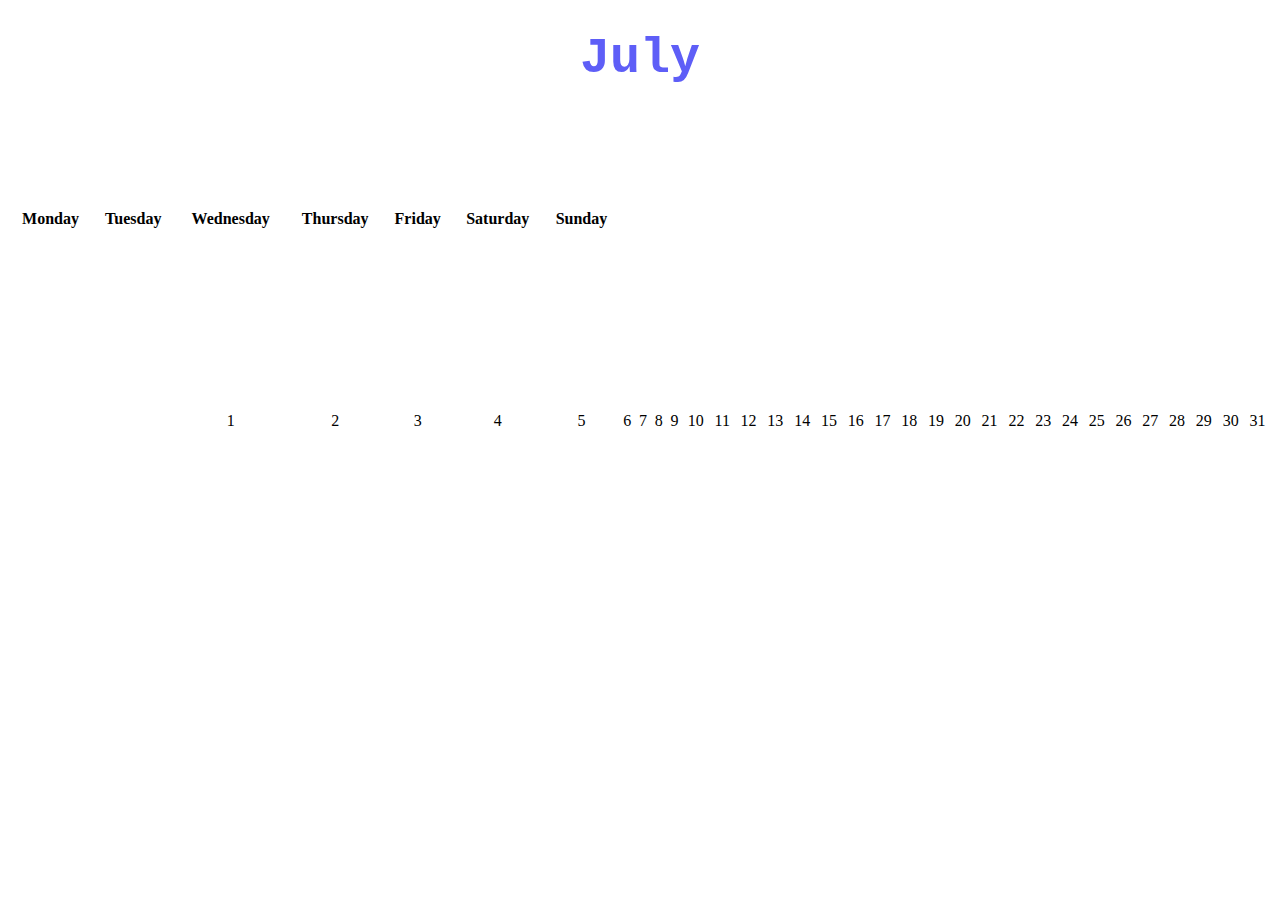
==== tema11/index.html @ 3593ad10 "Start of HW" ====
<!DOCTYPE html>
<html lang="en">

<head>
    <meta charset="UTF-8">
    <meta http-equiv="X-UA-Compatible" content="IE=edge">
    <meta name="viewport" content="width=device-width, initial-scale=1.0">
    <script defer src="3rd-party/moment.min.js"></script>
    <script defer src="main.js"></script>
    <link rel="stylesheet" href="main.css">
    <title>Tema 11</title>
</head>

<body>
    <div class="title">
        <h1>
            name
        </h1>
    </div>
    <div id="calendar">
        <table class="tableCalendar">
            <!-- 
            <tr>
                <td>1</td>
                <td>2</td>
                <td>1</td>
            </tr>
            <tr>
                <td>1</td>
                <td>1</td>
                <td>1</td>
            </tr> -->
        </table>

    </div>
</body>

</html>
---- tema11/main.css ----
.title>h1 {
    color: rgb(94, 94, 247);
    display: flex;
    justify-content: center;
    align-items: center;
    margin: 30px;
    font-size: 50px;
    font-family: 'Courier New', Courier, monospace;
}

table:first-child >tr {
    
    justify-content: center;
    align-items: center;
    width: 200px;
    height: 200px;
    
}

table {
    width: 100%;
    justify-content: center;
    align-items: center;
}

td {
    text-align: center;
}
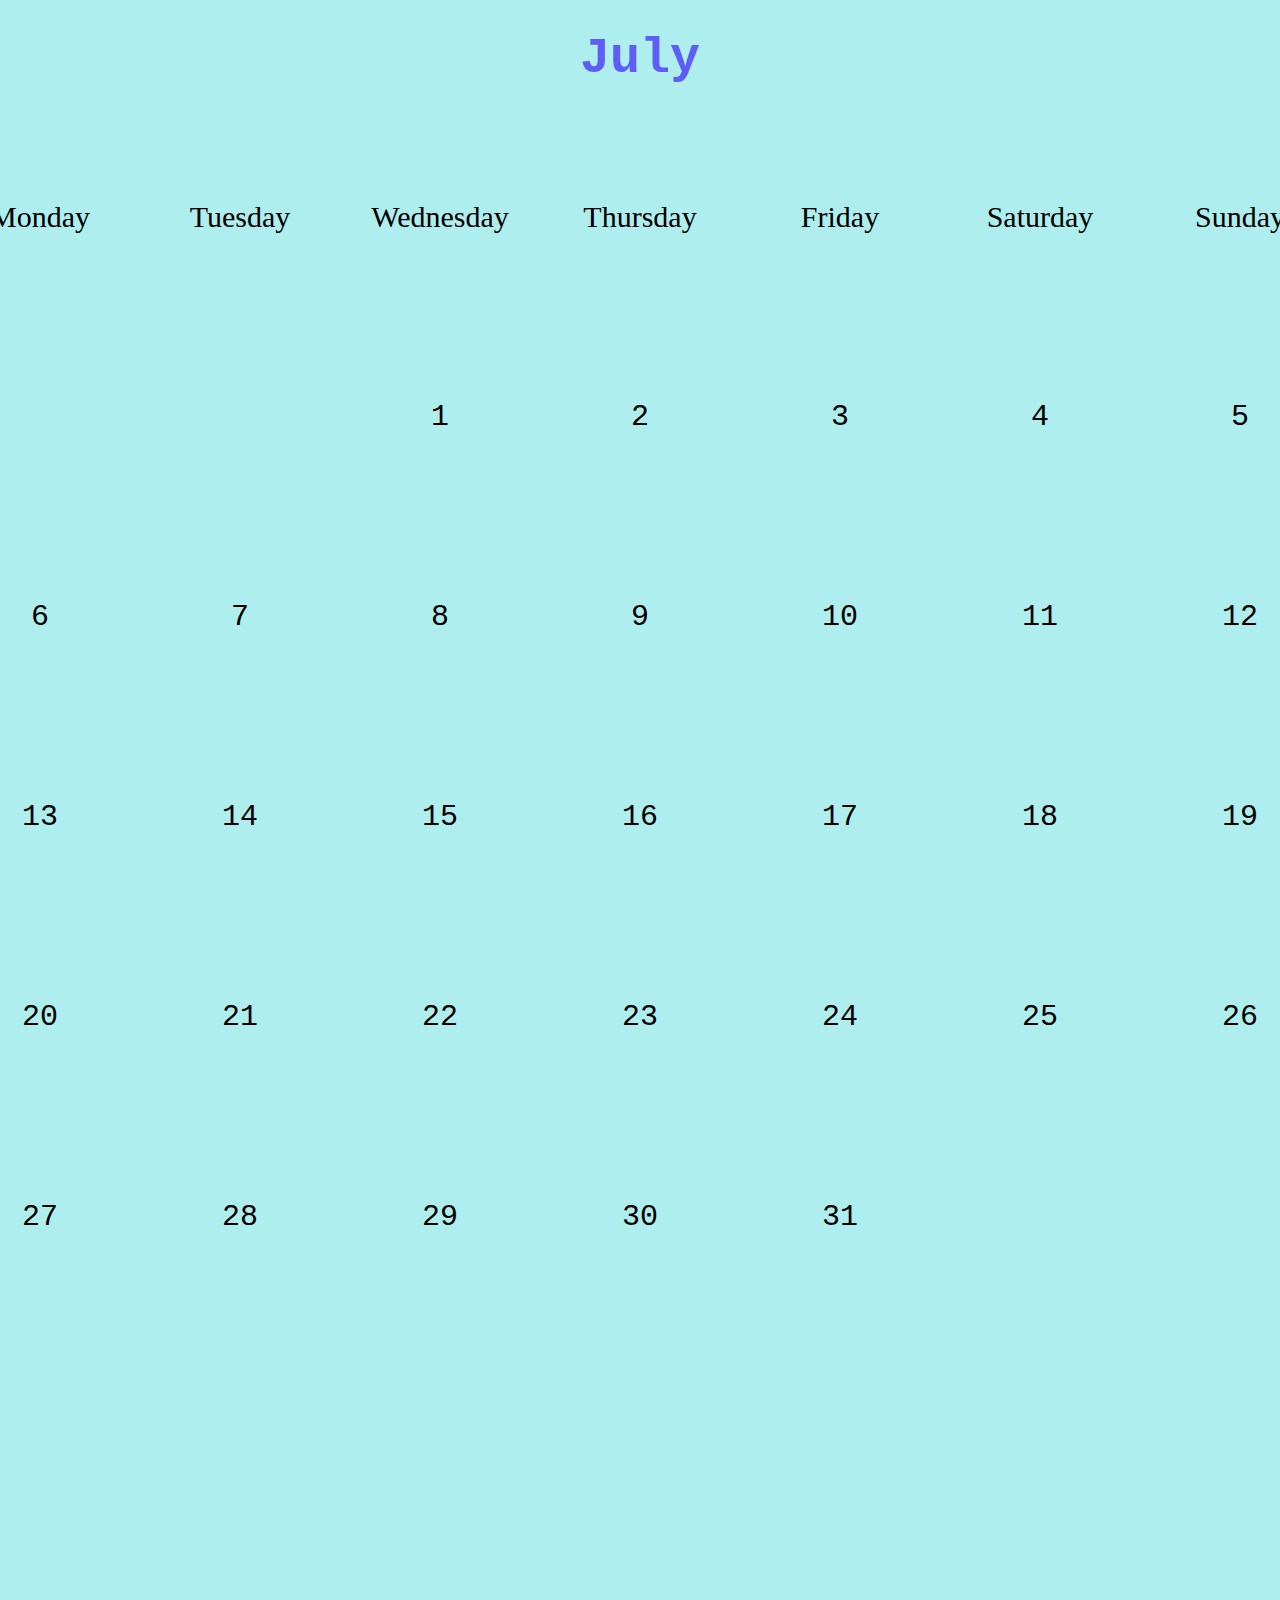
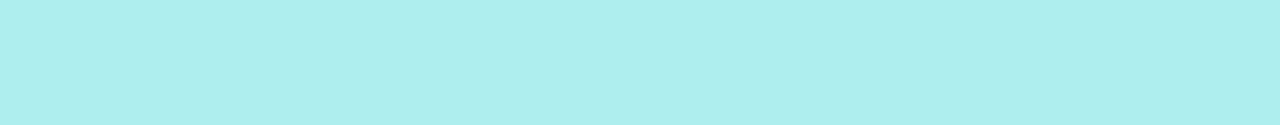
==== commit 7de6c3e1: "half done HW" ====
--- a/tema11/index.html
+++ b/tema11/index.html
@@ -5,33 +5,20 @@
     <meta charset="UTF-8">
     <meta http-equiv="X-UA-Compatible" content="IE=edge">
     <meta name="viewport" content="width=device-width, initial-scale=1.0">
+    <link rel="stylesheet" href="main.css">
     <script defer src="3rd-party/moment.min.js"></script>
+    <script defer src="3rd-party/axios.min.js"></script>
     <script defer src="main.js"></script>
-    <link rel="stylesheet" href="main.css">
     <title>Tema 11</title>
 </head>
 
 <body>
     <div class="title">
-        <h1>
-            name
-        </h1>
+        <h1></h1>
     </div>
     <div id="calendar">
-        <table class="tableCalendar">
-            <!-- 
-            <tr>
-                <td>1</td>
-                <td>2</td>
-                <td>1</td>
-            </tr>
-            <tr>
-                <td>1</td>
-                <td>1</td>
-                <td>1</td>
-            </tr> -->
-        </table>
-
+        <div class="grid-header"></div>
+        <div class="grid-container"></div>
     </div>
 </body>
 
--- a/tema11/main.css
+++ b/tema11/main.css
@@ -1,3 +1,7 @@
+body {
+    background-color:paleturquoise
+}
+
 .title>h1 {
     color: rgb(94, 94, 247);
     display: flex;
@@ -8,21 +12,56 @@
     font-family: 'Courier New', Courier, monospace;
 }
 
-table:first-child >tr {
-    
+.grid-header {
+    display: grid;
+    grid-template-columns: 200px 200px 200px 200px 200px 200px 200px;
+    grid-template-rows: 200px;
+    width: 100%;
     justify-content: center;
     align-items: center;
-    width: 200px;
-    height: 200px;
     
 }
 
-table {
+
+.grid-container {
+    display: grid;
+    grid-template-columns: 200px 200px 200px 200px 200px 200px 200px;
+    grid-template-rows: 200px 200px 200px 200px 200px 200px 200px;
     width: 100%;
     justify-content: center;
     align-items: center;
+    
 }
 
-td {
+.itemCalendar {
+    font-size: 30px;
     text-align: center;
+    align-items: center;
+    font-family: 'Courier New', Courier, monospace;
+}
+
+.itemHead {
+    font-size: 30px;
+    text-align: center;
+    justify-content: center;
+    align-items: center;
+    font-family: 'Times New Roman', Times, serif;
+}
+
+.curentDay {
+    position: absolute;
+    border: 50px solid rgb(47, 31, 184);
+    border-radius: 50%;
+    justify-content: center;
+    align-items: center;
+
+}
+
+.launchDate {
+    position: absolute;
+    bottom: 50px;
+    align-items: center;
+    justify-content: center;
+    color: aliceblue;
+    background-color: blue;
 }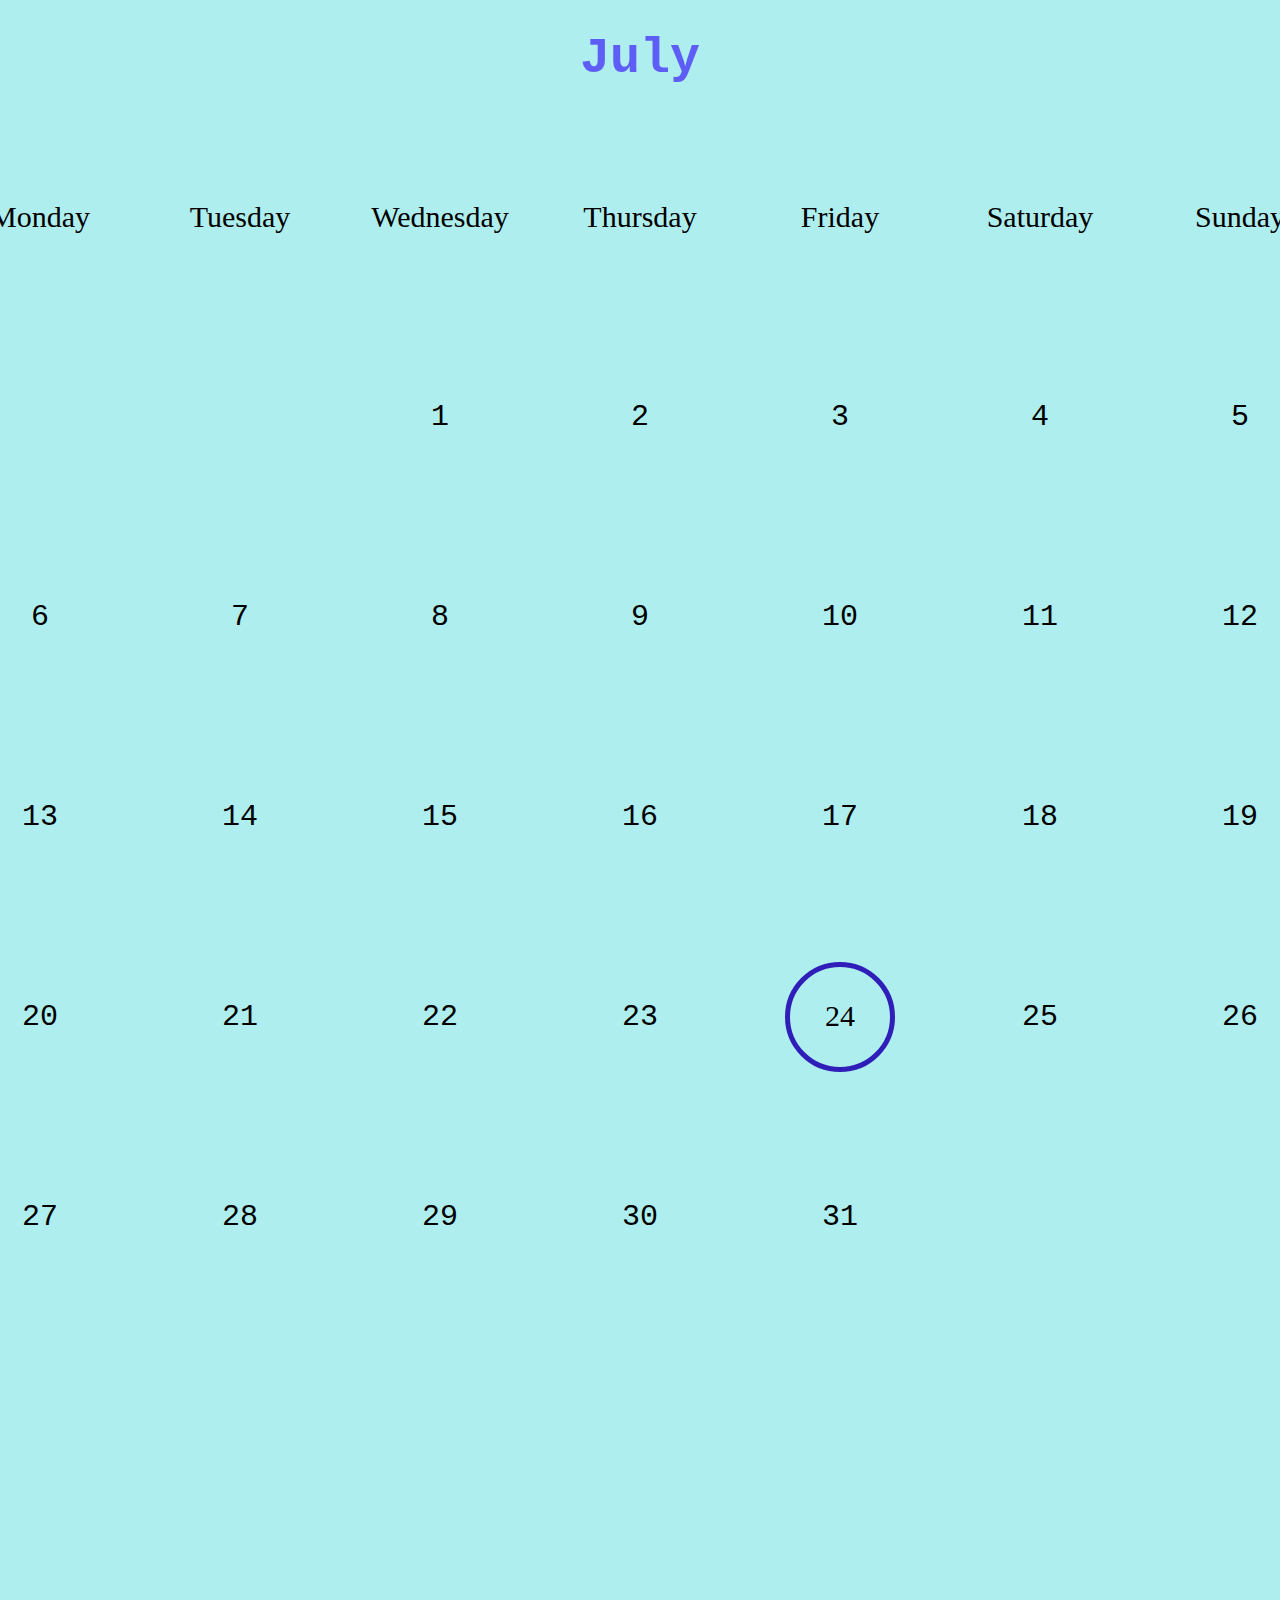
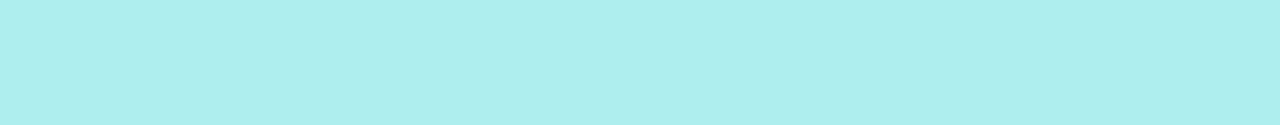
==== commit 5b0077f2: "a bit more changes" ====
--- a/tema11/index.html
+++ b/tema11/index.html
@@ -6,8 +6,9 @@
     <meta http-equiv="X-UA-Compatible" content="IE=edge">
     <meta name="viewport" content="width=device-width, initial-scale=1.0">
     <link rel="stylesheet" href="main.css">
+    <script defer src="3rd-party/axios.min.js"></script>
     <script defer src="3rd-party/moment.min.js"></script>
-    <script defer src="3rd-party/axios.min.js"></script>
+    
     <script defer src="main.js"></script>
     <title>Tema 11</title>
 </head>
--- a/tema11/main.css
+++ b/tema11/main.css
@@ -1,5 +1,5 @@
 body {
-    background-color:paleturquoise
+    background-color: paleturquoise
 }
 
 .title>h1 {
@@ -19,7 +19,7 @@
     width: 100%;
     justify-content: center;
     align-items: center;
-    
+
 }
 
 
@@ -30,7 +30,7 @@
     width: 100%;
     justify-content: center;
     align-items: center;
-    
+
 }
 
 .itemCalendar {
@@ -49,12 +49,16 @@
 }
 
 .curentDay {
-    position: absolute;
-    border: 50px solid rgb(47, 31, 184);
+    position: relative;
+    line-height: 97px;
+    left: 45px;
+    border: 5px solid rgb(47, 31, 184);
     border-radius: 50%;
-    justify-content: center;
-    align-items: center;
-
+    font-size: 30px;
+    text-align: center;
+    height: 100px;
+    width: 100px;
+    
 }
 
 .launchDate {
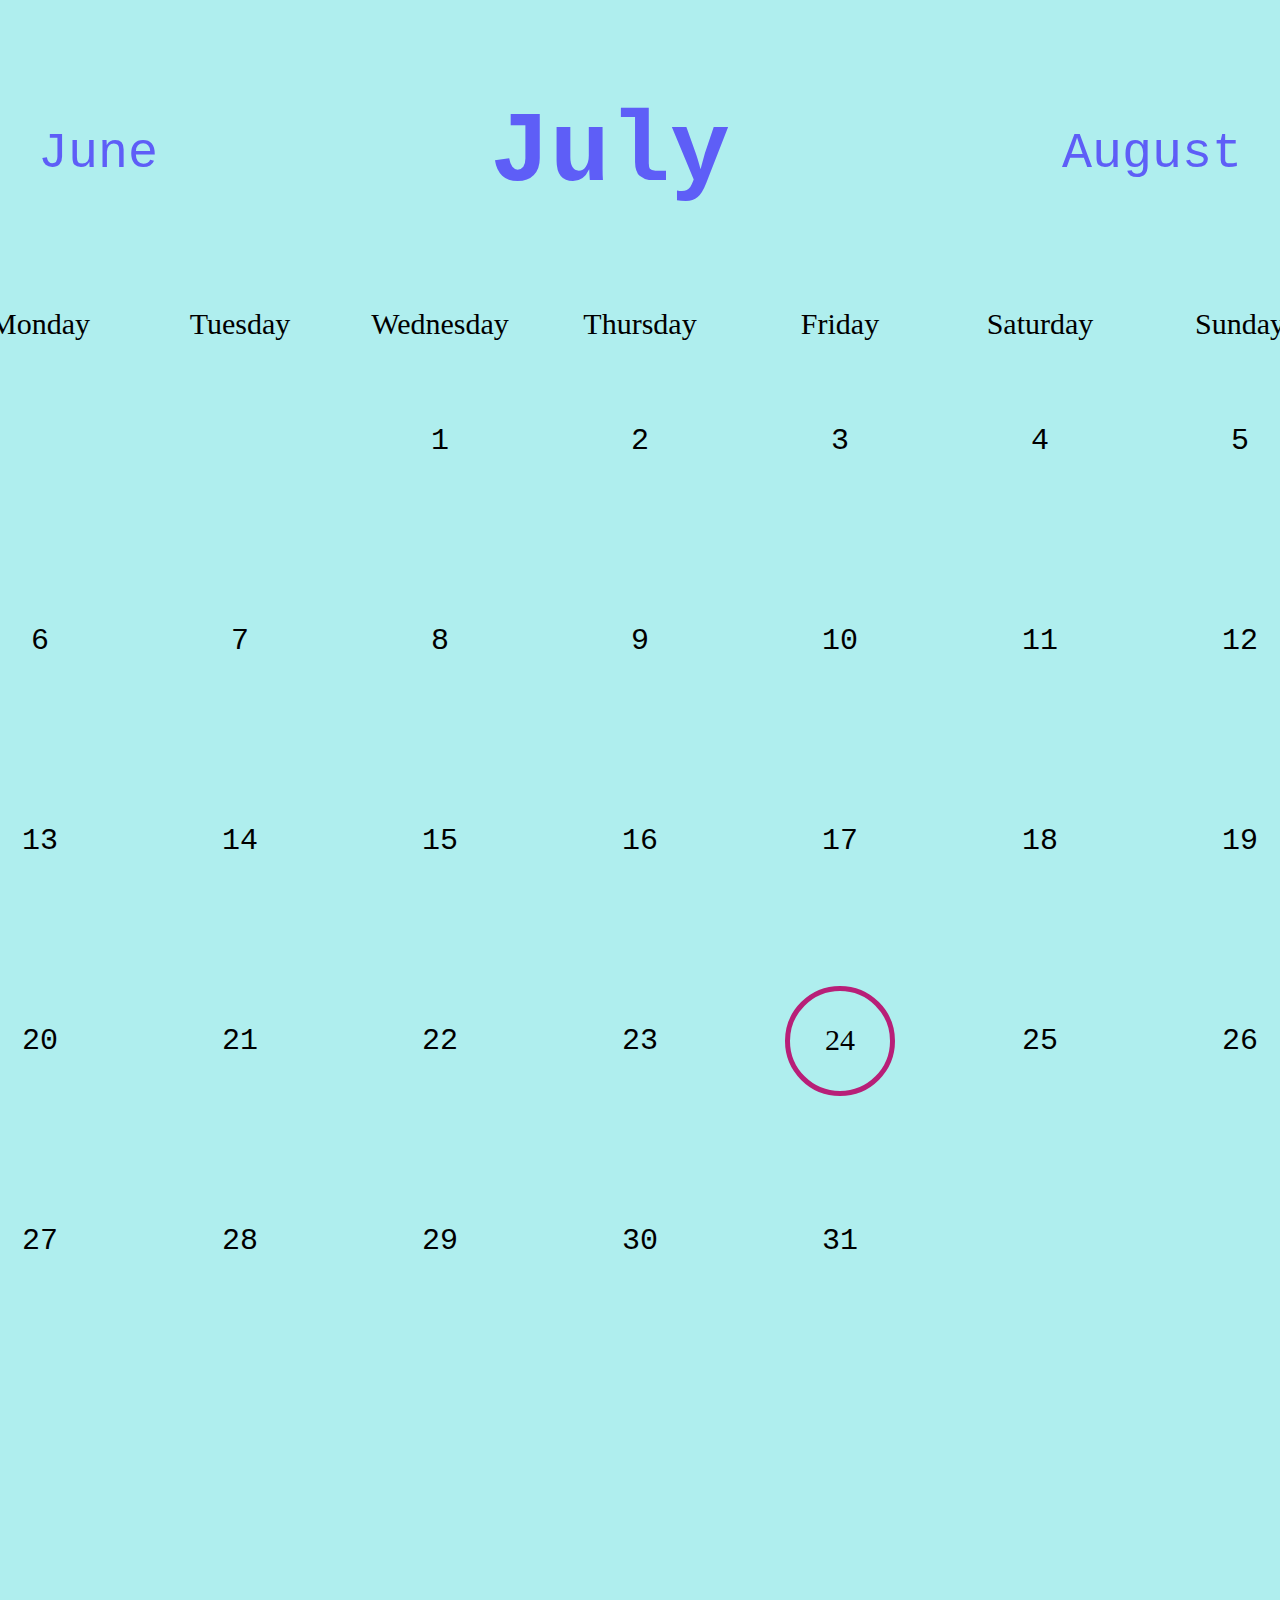
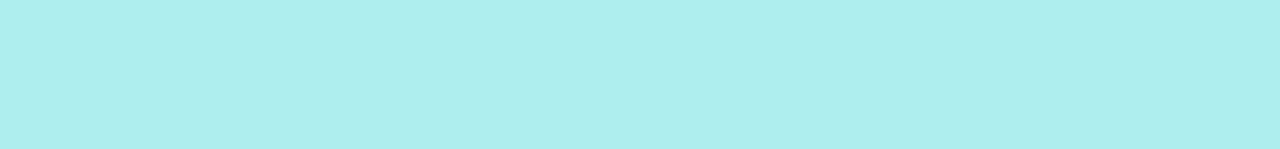
==== commit 3d3ec20d: "some fix" ====
--- a/tema11/index.html
+++ b/tema11/index.html
@@ -8,15 +8,26 @@
     <link rel="stylesheet" href="main.css">
     <script defer src="3rd-party/axios.min.js"></script>
     <script defer src="3rd-party/moment.min.js"></script>
-    
+
+    <script defer src="axiosCall.js"></script>
+    <!-- <script defer src="changeCalendar.js"></script> -->
     <script defer src="main.js"></script>
     <title>Tema 11</title>
 </head>
 
 <body>
-    <div class="title">
-        <h1></h1>
+    <div class="container">
+        <div class="prevMonth title">
+            
+        </div>
+        <div class="title">
+            <h1></h1>
+        </div>
+        <div class="nextMonth title">
+
+        </div>
     </div>
+
     <div id="calendar">
         <div class="grid-header"></div>
         <div class="grid-container"></div>
--- a/tema11/main.css
+++ b/tema11/main.css
@@ -2,31 +2,30 @@
     background-color: paleturquoise
 }
 
-.title>h1 {
+.container {
     color: rgb(94, 94, 247);
     display: flex;
-    justify-content: center;
+    justify-content: space-between;
     align-items: center;
     margin: 30px;
     font-size: 50px;
     font-family: 'Courier New', Courier, monospace;
 }
 
+
 .grid-header {
     display: grid;
-    grid-template-columns: 200px 200px 200px 200px 200px 200px 200px;
-    grid-template-rows: 200px;
-    width: 100%;
+    grid-template-columns: repeat(7, 200px);
     justify-content: center;
-    align-items: center;
-
+    
 }
 
 
 .grid-container {
     display: grid;
-    grid-template-columns: 200px 200px 200px 200px 200px 200px 200px;
-    grid-template-rows: 200px 200px 200px 200px 200px 200px 200px;
+    grid-template-columns: repeat(7, 200px);
+
+    grid-template-rows: repeat(7, 200px);
     width: 100%;
     justify-content: center;
     align-items: center;
@@ -52,7 +51,7 @@
     position: relative;
     line-height: 97px;
     left: 45px;
-    border: 5px solid rgb(47, 31, 184);
+    border: 5px solid rgb(184, 31, 120);
     border-radius: 50%;
     font-size: 30px;
     text-align: center;
@@ -68,4 +67,4 @@
     justify-content: center;
     color: aliceblue;
     background-color: blue;
-}+}
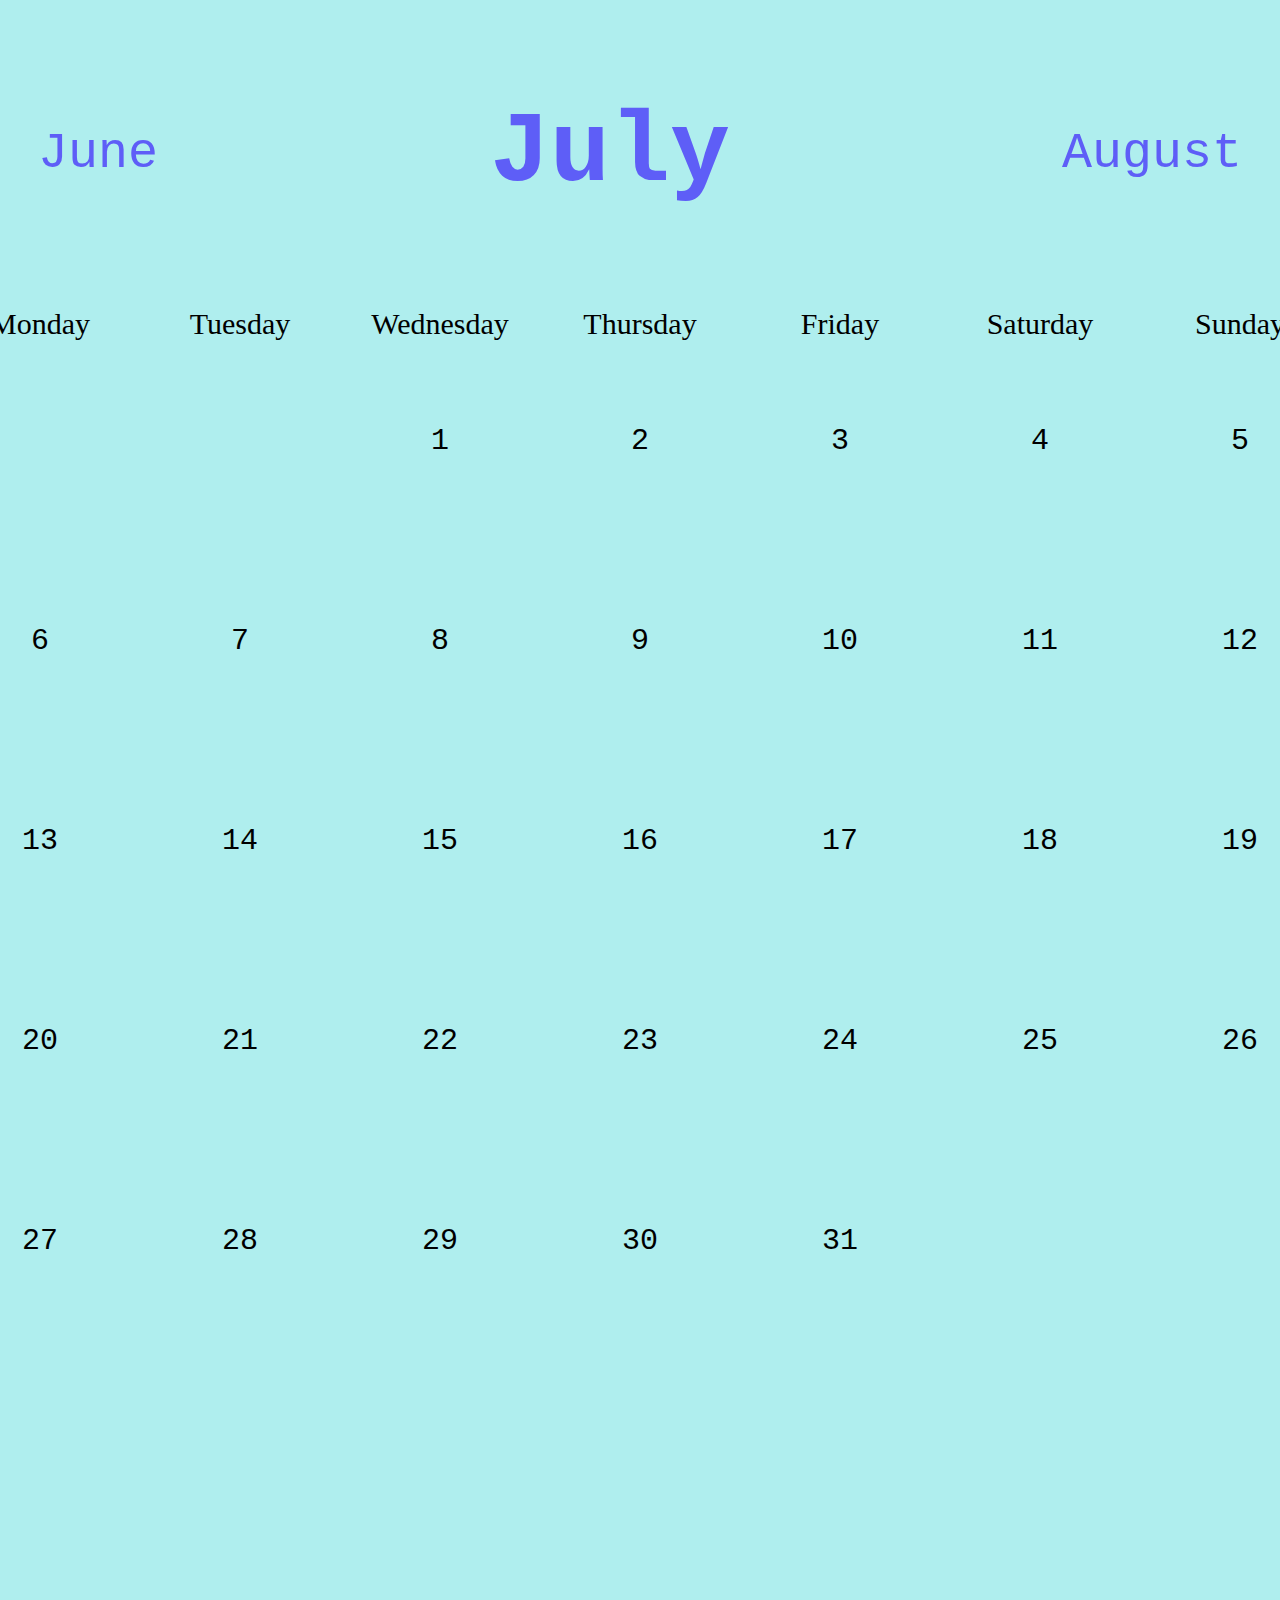
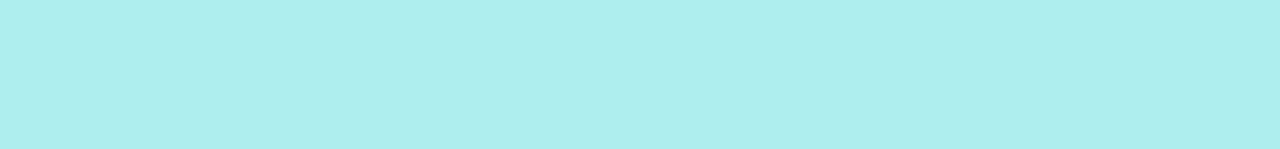
==== commit be78c2a5: "home work fixes" ====
--- a/tema11/index.html
+++ b/tema11/index.html
@@ -9,8 +9,8 @@
     <script defer src="3rd-party/axios.min.js"></script>
     <script defer src="3rd-party/moment.min.js"></script>
 
+    <script defer src="changeCalendar.js"></script>
     <script defer src="axiosCall.js"></script>
-    <!-- <script defer src="changeCalendar.js"></script> -->
     <script defer src="main.js"></script>
     <title>Tema 11</title>
 </head>
